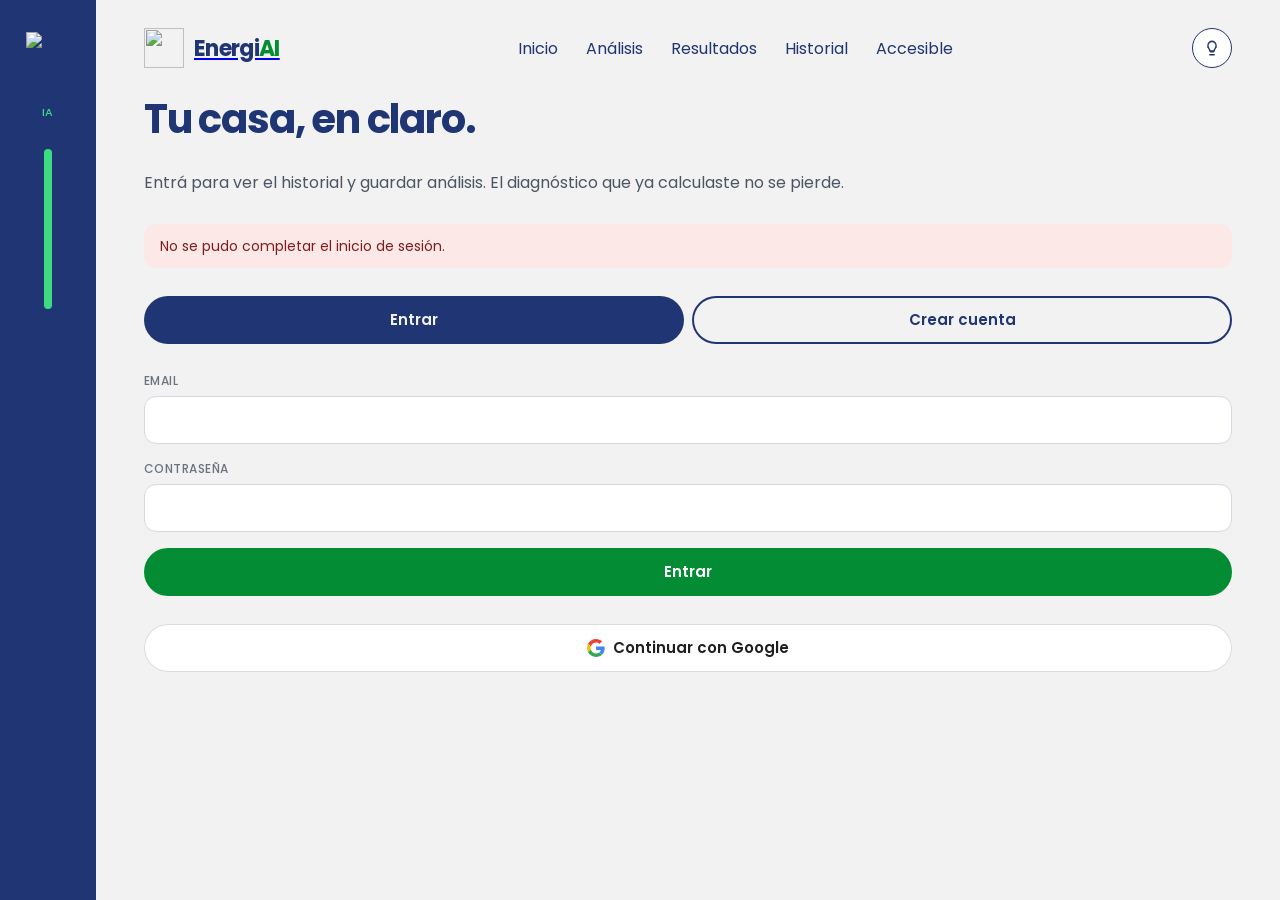
==== oauth-callback.html @ ac4aae6c "feat: estructura inicial del frontend SPA para Netlify - Copiado archivos estáticos del backend Spri" ====
<!DOCTYPE html>
<html lang="es" data-theme="light" data-set="id">
<head>
  <meta charset="UTF-8">
  <meta name="viewport" content="width=device-width, initial-scale=1">
  <title>EnergiAI — Sesión</title>
  <link rel="preconnect" href="https://fonts.googleapis.com">
  <link rel="preconnect" href="https://fonts.gstatic.com" crossorigin>
  <link href="https://fonts.googleapis.com/css2?family=Poppins:wght@400;500;600;700;800&display=swap" rel="stylesheet">
  <link rel="stylesheet" href="/styles.css">
</head>
<body class="app auth-page">
  <main class="auth-card">
    <div class="lockup">
      <img class="mark" src="/img/logo-mark.png" alt="">
      <span class="word">Energi<span class="ai">AI</span></span>
    </div>
    <h1>Sesión iniciada</h1>
    <p id="status" class="auth-welcome">Conectando…</p>
    <label class="field-ctl" for="email">
      <span>Email</span>
      <input id="email" readonly>
    </label>
    <div class="cta-row">
      <a class="btn primary" id="goApp" href="/index.html#inicio">Continuar</a>
    </div>
  </main>
  <script>
    const KEYS = { token: "energiai.token", email: "energiai.email", nombre: "energiai.nombre", next: "energiai.next" };
    const hash = new URLSearchParams(location.hash.replace(/^#/, ""));
    const query = new URLSearchParams(location.search);
    const token = hash.get("token") || query.get("token");
    const email = hash.get("email") || query.get("email") || "";
    const nombre = hash.get("nombre") || query.get("nombre") || "";
    const error = hash.get("error") || query.get("error");
    const stay = query.get("stay") === "1" || hash.get("stay") === "1";
    const next = sessionStorage.getItem(KEYS.next) || "/index.html#inicio";

    if (query.get("token") && !hash.get("token")) {
      history.replaceState(null, "", location.pathname + "#" + query.toString());
    }

    document.documentElement.dataset.theme = localStorage.getItem("energiai-theme") || "light";
    document.getElementById("email").value = email;
    document.getElementById("goApp").href = next;

    const status = document.getElementById("status");
    if (error || !token) {
      if (stay) {
        status.textContent = error ? "Hubo un error al iniciar sesión." : "No se pudo completar el inicio de sesión.";
      } else {
        sessionStorage.setItem("energiai.authError",
          error ? "No se pudo entrar con Google. Probá email y contraseña." : "No se pudo completar el inicio de sesión.");
        location.replace("/index.html#entrar");
      }
    } else if (token) {
      localStorage.setItem(KEYS.token, token);
      localStorage.setItem(KEYS.email, email);
      if (nombre) localStorage.setItem(KEYS.nombre, nombre);
      status.textContent = "¡Bienvenido! Redirigiendo…";
      if (!stay) {
        location.replace(next.includes("#entrar") ? "/index.html#inicio" : next);
      }
    }
  </script>
</body>
</html>
---- styles.css ----
/* Poppins: Google Fonts en index.html / oauth-*.html (los TTF locales no están en el repo). */

:root,
[data-theme="light"] {
  --royal: #3352a6;
  --navy: #203573;
  --forest: #038c33;
  --mint: #3ddc84;
  --fog: #f2f2f2;
  --navy-soft: var(--royal);
  --green: var(--forest);
  --white: #ffffff;
  --muted: #6b7280;
  --line: #d5d8e0;
  --bg: var(--fog);
  --surface: var(--white);
  --text: var(--navy);
  --text-muted: #4b5563;
  --brand: var(--navy);
  --accent: var(--forest);
  --rail: var(--navy);
  --topbar: var(--navy);
  --stamp: var(--navy);
  --stamp-text: var(--fog);
  --field: var(--white);
  --tile-on: var(--navy);
  --tile-on-text: var(--fog);
  --ghost-bg: transparent;
  --ghost-fg: var(--navy);
  --lamp-bg: var(--white);
  --lamp-fg: var(--navy);
  --lamp-fill: none;
  --a11y-bar: var(--navy);
  --a11y-bar-text: var(--fog);
  --focus: var(--forest);
  --cta-fg: #ffffff;
}

[data-theme="dark"] {
  --bg: #162452;
  --surface: #203573;
  --field: #203573;
  --muted: #c7cbd1;
  --line: #3352a6;
  --text: #f2f2f2;
  --text-muted: #d5d8e0;
  --brand: #203573;
  --accent: #3ddc84;
  --green: #3ddc84;
  --rail: #203573;
  --topbar: #203573;
  --stamp: #203573;
  --stamp-text: #f2f2f2;
  --tile-on: #3352a6;
  --tile-on-text: #f2f2f2;
  --ghost-bg: transparent;
  --ghost-fg: #f2f2f2;
  --lamp-bg: #3352a6;
  --lamp-fg: #3ddc84;
  --lamp-fill: #3ddc84;
  --a11y-bar: #000000;
  --a11y-bar-text: #ffffff;
  --focus: #3ddc84;
  --cta-fg: #203573;
}

[data-set="a11y"] {
  --body-size: 20px;
  --body-lh: 32px;
  --h1: 32px;
  --tap: 56px;
}

[data-set="a11y"][data-theme="dark"] {
  --bg: #000000;
  --surface: #0a0a0a;
  --field: #0a0a0a;
  --text: #ffffff;
  --text-muted: #f2f2f2;
  --line: #f2f2f2;
  --accent: #3ddc84;
  --green: #3ddc84;
  --brand: #f2f2f2;
  --ghost-fg: #ffffff;
  --lamp-bg: #0a0a0a;
  --lamp-fg: #ffffff;
  --lamp-fill: #3ddc84;
  --cta-fg: #000000;
}

* { box-sizing: border-box; }
[hidden] { display: none !important; }
html, body { margin: 0; min-height: 100%; }
body {
  font-family: Poppins, sans-serif;
  background: #203573;
  color: #f2f2f2;
}
body.app {
  background: var(--bg);
  color: var(--text);
}
body.app .device {
  width: 100%;
  min-height: 100vh;
  border-radius: 0;
  box-shadow: none;
}
body.auth-page {
  min-height: 100vh;
  display: grid;
  place-items: center;
  padding: 32px 16px;
  background: var(--navy);
}

.studio {
  display: grid;
  grid-template-rows: auto 1fr;
  height: 100%;
}

.chrome {
  display: flex;
  flex-wrap: wrap;
  gap: 12px 20px;
  align-items: center;
  padding: 12px 20px;
  background: #162452;
  border-bottom: 1px solid #3352a6;
  font-size: 13px;
}
.chrome-brand {
  display: flex;
  align-items: center;
  gap: 8px;
  font-size: 16px;
  font-weight: 700;
  color: #f2f2f2;
  letter-spacing: -0.03em;
}
.chrome-brand .mark { width: 28px; height: 28px; object-fit: contain; }
.chrome-brand .ai { color: #3ddc84; }
.chrome label { display: flex; gap: 8px; align-items: center; color: #c7cbd1; }
.chrome select, .chrome button.ghost {
  font: inherit;
  background: #203573;
  color: #f2f2f2;
  border: 1px solid #3352a6;
  border-radius: 8px;
  padding: 6px 10px;
}
.hint { margin-left: auto; color: #64748b; font-size: 12px; }

.stage {
  overflow: auto;
  padding: 28px;
  display: flex;
  justify-content: center;
  align-items: flex-start;
}

.device {
  background: var(--bg);
  color: var(--text);
  box-shadow: 0 24px 80px rgba(0, 0, 0, 0.45);
  overflow: hidden;
}
.device[data-device="web"] { width: min(1440px, 100%); min-height: 820px; border-radius: 12px; }
.device[data-device="tablet"] { width: 768px; min-height: 1024px; border-radius: 22px; }
.device[data-device="mobile"] { width: 390px; min-height: 844px; border-radius: 28px; }

.shell { display: flex; min-height: inherit; }
.rail {
  width: 96px;
  background: var(--rail);
  display: flex;
  flex-direction: column;
  align-items: center;
  gap: 28px;
  padding: 32px 16px;
  flex-shrink: 0;
}
.rail img.mark { width: 44px; height: 44px; object-fit: contain; }
.rail .pulse { width: 8px; height: 160px; border-radius: 8px; background: var(--mint, var(--green)); }
.rail .cap { color: var(--mint, var(--green)); font-size: 11px; font-weight: 500; letter-spacing: 0.08em; }

.main { flex: 1; padding: 28px 48px 40px; display: flex; flex-direction: column; gap: 28px; }
.device[data-device="tablet"] .main,
.device[data-device="mobile"] .main { padding: 20px; gap: 20px; }

.topbar {
  background: var(--topbar);
  color: #fff;
  display: flex;
  align-items: center;
  justify-content: space-between;
  padding: 16px 22px;
  gap: 12px;
}
.topbar .brand { display: flex; align-items: center; }
.topbar img.mark { width: 40px; height: 40px; object-fit: contain; }
.device[data-device="mobile"] .topbar { padding: 18px 20px; }
.device[data-device="mobile"] .topbar img.mark { width: 40px; height: 40px; }
.topbar .pulse { width: 64px; height: 6px; border-radius: 3px; background: var(--mint, var(--green)); }

.a11y-bar {
  background: var(--a11y-bar);
  color: var(--a11y-bar-text);
  display: flex;
  align-items: center;
  justify-content: space-between;
  gap: 12px;
  padding: 12px 24px;
  min-height: 56px;
}
.skip { color: inherit; font-size: 18px; font-weight: 500; text-decoration: underline; }

.header {
  display: flex;
  align-items: center;
  justify-content: space-between;
  gap: 20px;
}
.nav { display: flex; gap: 28px; font-size: 16px; }
.header-actions { display: flex; align-items: center; gap: 12px; }

.lockup {
  display: flex;
  align-items: center;
  gap: 10px;
  font-size: 22px;
  font-weight: 700;
  letter-spacing: -0.03em;
  color: var(--navy);
  white-space: nowrap;
}
.lockup img.mark { width: 40px; height: 40px; object-fit: contain; flex-shrink: 0; }
.lockup .ai { color: var(--forest); }
.lockup.inverse { color: #f2f2f2; }
.lockup.inverse .ai { color: var(--mint); }
.lockup.compact { font-size: 18px; gap: 8px; }
.lockup.compact img.mark { width: 32px; height: 32px; }
.banner-plate {
  background: #f2f2f2;
  border-radius: 12px;
  padding: 10px 16px;
  width: fit-content;
  max-width: 100%;
}
.banner-plate img { height: 52px; width: auto; max-width: min(420px, 100%); display: block; object-fit: contain; object-position: left center; }
.banner-plate.sm { padding: 6px 12px; }
.banner-plate.sm img { height: 32px; max-width: 260px; }

.btn {
  display: inline-flex;
  align-items: center;
  justify-content: center;
  gap: 8px;
  border: 0;
  border-radius: 999px;
  padding: 12px 24px;
  font: 600 15px/1.2 Poppins, sans-serif;
  cursor: pointer;
  min-height: 48px;
}
.btn.primary { background: var(--accent); color: var(--cta-fg); }
.btn.navy { background: var(--navy); color: #f2f2f2; }
.btn.ghost {
  background: var(--ghost-bg);
  color: var(--ghost-fg);
  box-shadow: inset 0 0 0 2px var(--ghost-fg);
}
[data-set="a11y"] .btn { min-height: 56px; font-size: 20px; padding: 14px 24px; }
.btn.block { width: 100%; }

.theme-toggle {
  display: inline-flex;
  align-items: center;
  justify-content: center;
  gap: 8px;
  width: 40px;
  height: 40px;
  border-radius: 999px;
  border: 1.5px solid var(--lamp-fg);
  background: var(--lamp-bg);
  color: var(--lamp-fg);
  cursor: pointer;
  flex-shrink: 0;
}
.theme-toggle svg { width: 18px; height: 18px; }
.theme-toggle.filled svg { fill: var(--lamp-fill); stroke: var(--lamp-fill); }
.theme-toggle.a11y {
  width: auto;
  min-height: 56px;
  padding: 0 16px;
  font: 500 18px/1 Poppins, sans-serif;
  border-width: 2px;
}
.theme-toggle:focus-visible { outline: 3px solid var(--focus); outline-offset: 3px; }

.kicker {
  display: inline-flex;
  align-items: center;
  gap: 8px;
  background: var(--surface);
  color: var(--navy);
  border-radius: 999px;
  padding: 6px 12px;
  font-size: 12px;
  font-weight: 500;
  letter-spacing: 0.04em;
  width: fit-content;
}
[data-theme="dark"] .kicker { color: var(--mint); background: #203573; }
.dot { width: 8px; height: 8px; border-radius: 50%; background: var(--mint, var(--green)); }

h1 { margin: 0; font-size: 40px; line-height: 1.15; letter-spacing: -0.03em; color: var(--navy); }
[data-theme="dark"] h1 { color: var(--text); }
[data-set="a11y"] h1 { font-size: 32px; letter-spacing: 0; }
.display { font-size: 52px; font-weight: 800; line-height: 1.12; }
[data-device="mobile"] .display,
[data-device="tablet"] .display { font-size: 36px; }
[data-set="a11y"] .display { font-size: 40px; font-weight: 700; }
p { margin: 0; font-size: 16px; line-height: 1.6; color: var(--text-muted); }
[data-set="a11y"] p { font-size: 20px; line-height: 1.6; color: var(--text-muted); }
.caption { font-size: 12px; font-weight: 500; letter-spacing: 0.04em; color: var(--muted); text-transform: uppercase; }
[data-set="a11y"] .caption { font-size: 18px; text-transform: none; letter-spacing: 0; }

.hero { display: grid; grid-template-columns: 1.2fr 0.8fr; gap: 40px; align-items: center; }
[data-device="mobile"] .hero,
[data-device="tablet"] .hero { grid-template-columns: 1fr; }
.copy { display: flex; flex-direction: column; gap: 16px; align-items: flex-start; }
.cta-row { display: flex; gap: 16px; align-items: center; flex-wrap: wrap; }

.meter {
  background: var(--navy);
  color: #fff;
  border-radius: 20px;
  padding: 20px;
  display: flex;
  flex-direction: column;
  gap: 12px;
}
[data-theme="dark"] .meter { background: #162452; box-shadow: inset 0 0 0 1px #3352a6; }
.meter .caption { color: var(--mint, var(--green)); }
.bars { display: flex; gap: 8px; align-items: flex-end; height: 150px; }
.bars span {
  flex: 1;
  border-radius: 8px;
  background: var(--royal, var(--navy-soft));
  min-height: 24px;
}
.bars span.on { background: var(--mint, var(--green)); }

.bento, .grid-2, .tiles, .timeline { display: grid; gap: 16px; }
.bento { grid-template-columns: repeat(3, 1fr); }
[data-device="mobile"] .bento { grid-template-columns: 1fr; }
.card {
  background: var(--surface);
  border-radius: 16px;
  padding: 20px;
  display: flex;
  flex-direction: column;
  gap: 8px;
  box-shadow: 0 8px 24px rgba(32, 53, 115, 0.08);
}
.stripe { width: 40px; height: 4px; border-radius: 2px; background: var(--mint, var(--accent)); }
.card h2 { margin: 0; font-size: 28px; color: var(--navy); }
[data-theme="dark"] .card h2 { color: var(--text); }

.timeline { grid-template-columns: repeat(3, 1fr); }
[data-device="mobile"] .timeline { grid-template-columns: 1fr; }
.step {
  background: var(--surface);
  border-radius: 999px;
  padding: 12px 16px;
  display: flex;
  gap: 12px;
  align-items: center;
}
.step .n { color: var(--green); font-size: 12px; font-weight: 500; }

.tiles { grid-template-columns: repeat(3, 1fr); }
[data-device="mobile"] .tiles { grid-template-columns: 1fr; }
.tile {
  background: var(--field);
  border: 1px solid var(--line);
  border-radius: 16px;
  padding: 20px;
  cursor: pointer;
  text-align: left;
  font: inherit;
  color: inherit;
  min-height: 48px;
}
.tile.on { background: var(--tile-on); color: var(--tile-on-text); border-color: transparent; }
.tile.on .caption { color: var(--green); }
.tile h3 { margin: 6px 0 0; font-size: 24px; }

.fields { display: grid; grid-template-columns: 1fr 1fr; gap: 12px; }
[data-device="mobile"] .fields { grid-template-columns: 1fr; }
.field {
  background: var(--field);
  border-radius: 12px;
  padding: 14px 16px;
  border: 1px solid var(--line);
}
.field .val { font-size: 22px; font-weight: 600; color: var(--navy); }
[data-theme="dark"] .field .val { color: var(--text); }

.stamp {
  background: var(--stamp);
  color: var(--stamp-text);
  border-radius: 20px;
  padding: 28px;
  display: flex;
  flex-direction: column;
  gap: 12px;
}
.hatch { display: flex; gap: 6px; }
.hatch i {
  width: 10px;
  height: 18px;
  background: var(--mint, var(--green));
  border-radius: 2px;
  transform: rotate(18deg);
}
.split { display: grid; grid-template-columns: 1fr 1fr; gap: 24px; }
[data-device="mobile"] .split { grid-template-columns: 1fr; }
.rec {
  display: flex;
  gap: 16px;
  align-items: center;
  background: var(--surface);
  border-radius: 16px;
  padding: 16px;
}
.rec .n { font-size: 28px; font-weight: 600; color: var(--green); }

.choice {
  display: flex;
  justify-content: space-between;
  align-items: center;
  min-height: 56px;
  width: 100%;
  padding: 16px 20px;
  border-radius: 12px;
  background: var(--surface);
  border: 2px solid var(--navy);
  color: var(--text);
  font: inherit;
  cursor: pointer;
  text-align: left;
}
[data-set="a11y"] .choice { border-color: var(--text); font-size: 20px; }
.choice.on { border-width: 4px; border-color: var(--accent); }
.choice .sel { color: var(--accent); font-size: 18px; font-weight: 500; }
.progress { display: flex; gap: 8px; }
.progress i { flex: 1; height: 12px; border-radius: 6px; background: var(--line); }
.progress i.on { background: var(--accent); }

.a11y-card {
  border: 2px solid var(--text);
  background: var(--surface);
  border-radius: 12px;
  padding: 20px;
}
[data-theme="dark"][data-set="a11y"] .a11y-card { border-color: #fff; }

.foot {
  display: flex;
  align-items: center;
  justify-content: space-between;
  gap: 16px;
  flex-wrap: wrap;
  color: var(--muted);
  font-size: 12px;
}

.stack { display: flex; flex-direction: column; gap: 16px; align-items: stretch; }
.row { display: flex; justify-content: space-between; align-items: center; background: var(--surface); border-radius: 12px; padding: 12px 14px; }
.row b { font-size: 28px; color: var(--navy); }
[data-theme="dark"] .row b { color: var(--text); }

.nav a, .nav button.link, .caption button.link {
  background: none;
  border: 0;
  padding: 0;
  font: inherit;
  color: inherit;
  cursor: pointer;
  text-decoration: underline;
  text-underline-offset: 3px;
}
.nav a, .nav button.link { text-decoration: none; }
.nav a:hover, .nav button.link:hover { color: var(--accent); }
.nav a.on, .nav button.link.on { font-weight: 700; color: var(--accent); }

.alert {
  border-radius: 12px;
  padding: 12px 16px;
  background: #fde8e8;
  color: #7f1d1d;
  font-size: 14px;
  line-height: 1.45;
}
[data-theme="dark"] .alert { background: #3b1520; color: #fecaca; }
.alert.notice { background: #e8f8ef; color: #0f5132; }
[data-theme="dark"] .alert.notice { background: #0f2e1c; color: #bbf7d0; }
.alert ul { margin: 8px 0 0; padding-left: 18px; }

.field-ctl { display: flex; flex-direction: column; gap: 6px; }
.field-ctl label {
  font-size: 12px;
  font-weight: 500;
  letter-spacing: 0.04em;
  text-transform: uppercase;
  color: var(--muted);
}
[data-set="a11y"] .field-ctl label { font-size: 16px; text-transform: none; letter-spacing: 0; }
.field-ctl input, .field-ctl select, .field-ctl textarea {
  font: 600 16px/1.3 Poppins, sans-serif;
  color: var(--text);
  background: var(--field);
  border: 1px solid var(--line);
  border-radius: 12px;
  padding: 12px 14px;
  min-height: 48px;
  width: 100%;
}
[data-set="a11y"] .field-ctl input,
[data-set="a11y"] .field-ctl select { min-height: 56px; font-size: 20px; }
.checks { display: grid; gap: 10px; }
.check {
  display: flex;
  align-items: center;
  gap: 10px;
  background: var(--field);
  border: 1px solid var(--line);
  border-radius: 12px;
  padding: 12px 14px;
  font-size: 15px;
  color: var(--text);
}
.check input { width: 18px; height: 18px; accent-color: var(--forest); }

.auth-card {
  width: min(440px, 92vw);
  background: var(--surface);
  color: var(--text);
  border-radius: 20px;
  padding: 28px 28px 24px;
  display: flex;
  flex-direction: column;
  gap: 16px;
}
.auth-card h1 { font-size: 28px; }
.auth-tabs { display: flex; gap: 8px; }
.auth-tabs .btn { flex: 1; }
.btn.google {
  background: #fff;
  color: #1f1f1f;
  box-shadow: inset 0 0 0 1px #dadce0;
  font-weight: 600;
}
.btn.google svg { width: 18px; height: 18px; }
.auth-welcome { color: var(--text-muted); line-height: 1.5; }
.auth-footer { font-size: 12px; color: var(--muted); }

.chart-wrap {
  overflow-x: auto;
  background: var(--surface);
  border-radius: 16px;
  padding: 16px 12px 8px;
}
.chart-wrap svg { width: 100%; height: auto; display: block; }
.chart-legend {
  display: flex;
  gap: 16px;
  flex-wrap: wrap;
  font-size: 13px;
  color: var(--text-muted);
  margin-bottom: 8px;
}
.chart-legend i {
  display: inline-block;
  width: 10px;
  height: 10px;
  border-radius: 2px;
  margin-right: 6px;
}
.chart-legend .kwh { background: var(--royal); }
.chart-legend .co2 { background: var(--mint); }
.bar-group { cursor: pointer; }
.bar-group:hover .bar-kwh { fill: var(--navy); }
.bar-group:focus { outline: 3px solid var(--focus); outline-offset: 2px; }
.bar-kwh { fill: var(--royal); }
.bar-co2 { fill: var(--mint); }
.chart-axis { font-size: 11px; fill: var(--muted); font-family: Poppins, sans-serif; }
.chart-hint { margin-top: 8px; }

.costos-grid { display: grid; grid-template-columns: 1fr 1fr; gap: 12px; }
[data-device="mobile"] .costos-grid { grid-template-columns: 1fr; }

.user-chip { font-size: 13px; color: var(--text-muted); max-width: 180px; overflow: hidden; text-overflow: ellipsis; white-space: nowrap; }
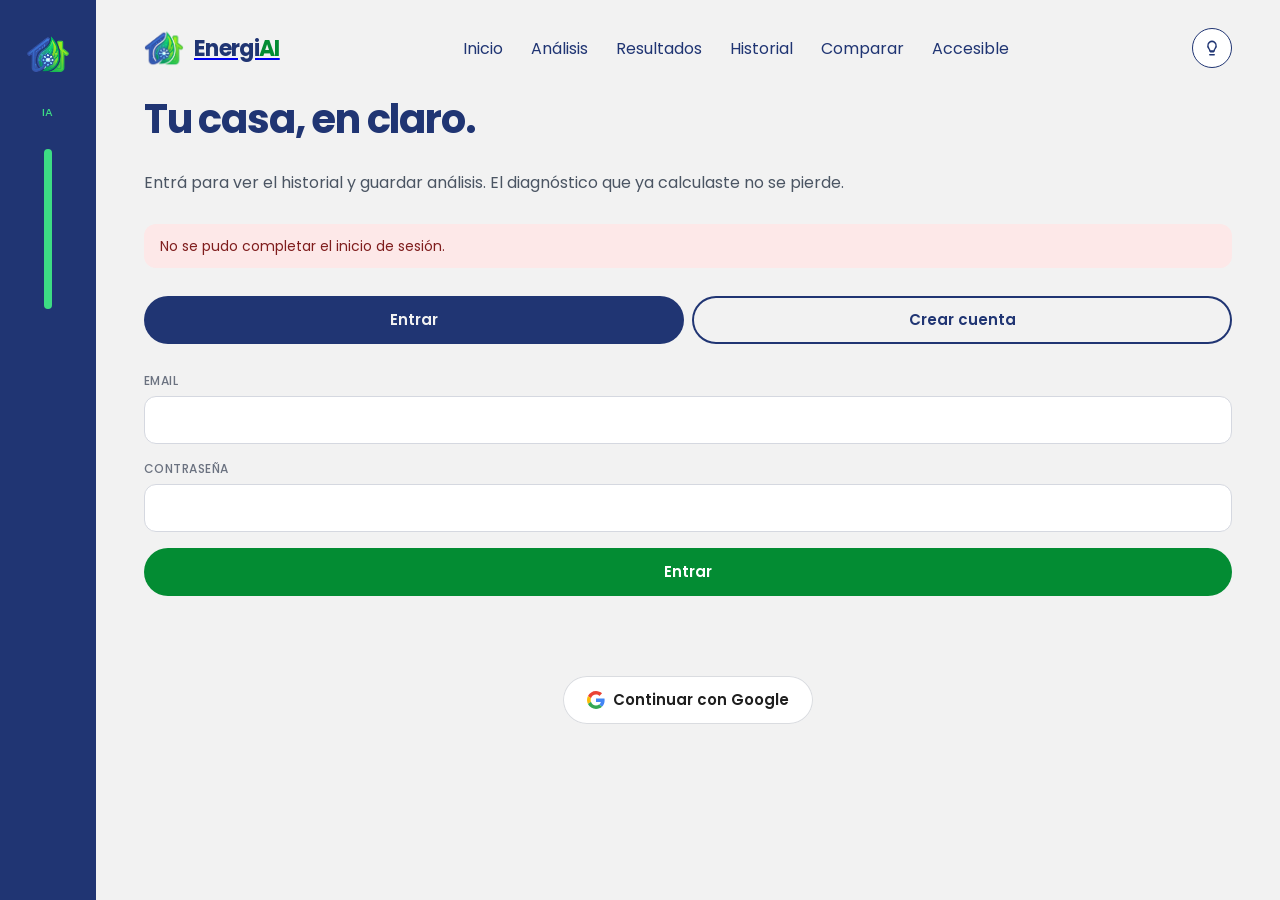
==== commit 0fe98bac: "chore: bump CSS version to bust cache Co-authored-by: Cursor <cursoragent@cursor.com>" ====
--- a/oauth-callback.html
+++ b/oauth-callback.html
@@ -7,7 +7,7 @@
   <link rel="preconnect" href="https://fonts.googleapis.com">
   <link rel="preconnect" href="https://fonts.gstatic.com" crossorigin>
   <link href="https://fonts.googleapis.com/css2?family=Poppins:wght@400;500;600;700;800&display=swap" rel="stylesheet">
-  <link rel="stylesheet" href="/styles.css">
+  <link rel="stylesheet" href="/styles.css?v=2.2.0">
 </head>
 <body class="app auth-page">
   <main class="auth-card">
--- a/styles.css
+++ b/styles.css
@@ -30,8 +30,8 @@
   --lamp-bg: var(--white);
   --lamp-fg: var(--navy);
   --lamp-fill: none;
-  --a11y-bar: var(--navy);
-  --a11y-bar-text: var(--fog);
+  --a11y-bar: #e8e8e8;
+  --a11y-bar-text: #1a1a2e;
   --focus: var(--forest);
   --cta-fg: #ffffff;
 }
@@ -214,6 +214,33 @@
   padding: 12px 24px;
   min-height: 56px;
 }
+.a11y-bar .btn.ghost {
+  background: transparent;
+  color: #ffffff;
+  box-shadow: inset 0 0 0 2px #ffffff;
+}
+.a11y-bar .btn.ghost:hover,
+.a11y-bar .btn.ghost:focus {
+  background: rgba(255, 255, 255, 0.1);
+}
+.a11y-bar .theme-toggle {
+  border-color: #ffffff;
+  color: #ffffff;
+  background: transparent;
+}
+
+/* Modo claro: botones accesibilidad con alto contraste */
+[data-theme="light"] .a11y-bar .btn.ghost,
+[data-theme="light"] .a11y-bar .theme-toggle {
+  color: var(--a11y-bar-text);
+  border-color: var(--a11y-bar-text);
+  box-shadow: inset 0 0 0 2px var(--a11y-bar-text);
+}
+[data-theme="light"] .a11y-bar .btn.ghost:hover,
+[data-theme="light"] .a11y-bar .btn.ghost:focus {
+  background: rgba(26, 26, 46, 0.12);
+}
+
 .skip { color: inherit; font-size: 18px; font-weight: 500; text-decoration: underline; }
 
 .header {
@@ -251,6 +278,13 @@
 .banner-plate img { height: 52px; width: auto; max-width: min(420px, 100%); display: block; object-fit: contain; object-position: left center; }
 .banner-plate.sm { padding: 6px 12px; }
 .banner-plate.sm img { height: 32px; max-width: 260px; }
+[data-theme="dark"] .banner-plate {
+  background: rgba(32, 53, 115, 0.6);
+  border: 1px solid rgba(61, 220, 132, 0.3);
+}
+[data-theme="dark"] .banner-plate img {
+  filter: invert(1) hue-rotate(180deg) brightness(1.2) contrast(0.9);
+}
 
 .btn {
   display: inline-flex;
@@ -565,6 +599,21 @@
   font-weight: 600;
 }
 .btn.google svg { width: 18px; height: 18px; }
+.google-signin-wrapper {
+  display: flex;
+  flex-direction: column;
+  align-items: center;
+  width: 100%;
+  margin-top: 8px;
+}
+#google-signin-btn {
+  display: flex;
+  justify-content: center;
+  min-height: 44px;
+}
+.google-fallback {
+  display: flex;
+}
 .auth-welcome { color: var(--text-muted); line-height: 1.5; }
 .auth-footer { font-size: 12px; color: var(--muted); }
 
@@ -604,3 +653,29 @@
 [data-device="mobile"] .costos-grid { grid-template-columns: 1fr; }
 
 .user-chip { font-size: 13px; color: var(--text-muted); max-width: 180px; overflow: hidden; text-overflow: ellipsis; white-space: nowrap; }
+
+@media (max-width: 768px) {
+  .cta-row {
+    flex-direction: column;
+    align-items: stretch;
+    gap: 12px;
+  }
+  .cta-row .btn.primary {
+    width: 100%;
+  }
+  .cta-row .btn.ghost,
+  .cta-row .btn.navy {
+    flex: 1;
+  }
+  .cta-row .user-chip {
+    text-align: center;
+    max-width: none;
+  }
+  .header-actions {
+    display: none;
+  }
+  .device[data-device="mobile"] .header-actions,
+  .device[data-device="tablet"] .header-actions {
+    display: none;
+  }
+}
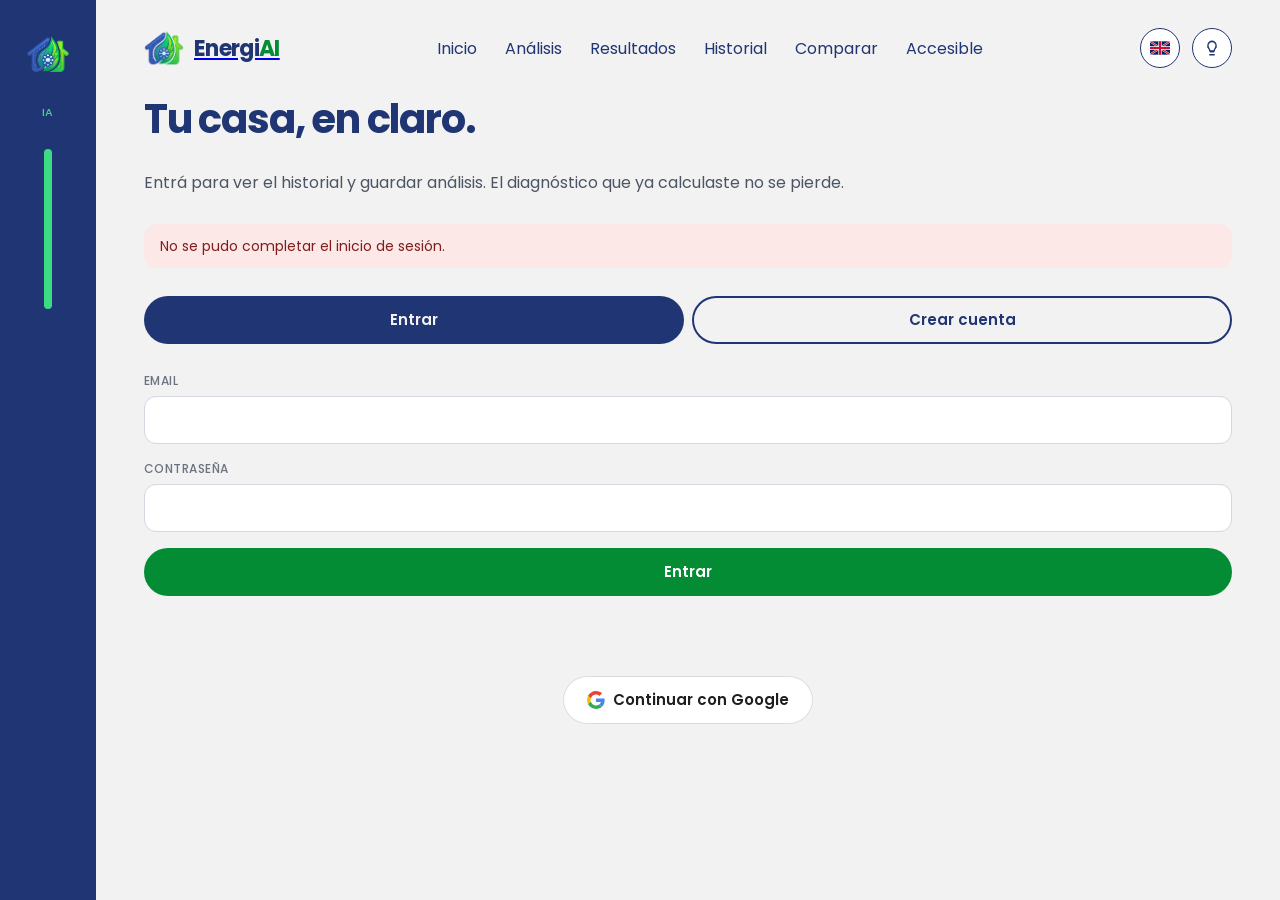
==== commit 75e3318c: "feat: add language toggle (ES/EN) and favicon - Add i18n module with ~150 translated strings - Langu" ====
--- a/oauth-callback.html
+++ b/oauth-callback.html
@@ -4,10 +4,11 @@
   <meta charset="UTF-8">
   <meta name="viewport" content="width=device-width, initial-scale=1">
   <title>EnergiAI — Sesión</title>
+  <link rel="icon" href="/favicon.svg" type="image/svg+xml">
   <link rel="preconnect" href="https://fonts.googleapis.com">
   <link rel="preconnect" href="https://fonts.gstatic.com" crossorigin>
   <link href="https://fonts.googleapis.com/css2?family=Poppins:wght@400;500;600;700;800&display=swap" rel="stylesheet">
-  <link rel="stylesheet" href="/styles.css?v=2.2.0">
+  <link rel="stylesheet" href="/styles.css?v=2.4.0">
 </head>
 <body class="app auth-page">
   <main class="auth-card">
--- a/styles.css
+++ b/styles.css
@@ -333,6 +333,37 @@
 }
 .theme-toggle:focus-visible { outline: 3px solid var(--focus); outline-offset: 3px; }
 
+.lang-toggle {
+  display: inline-flex;
+  align-items: center;
+  justify-content: center;
+  gap: 6px;
+  width: 40px;
+  height: 40px;
+  border-radius: 999px;
+  border: 1.5px solid var(--lamp-fg);
+  background: var(--lamp-bg);
+  color: var(--lamp-fg);
+  cursor: pointer;
+  flex-shrink: 0;
+  padding: 0;
+}
+.lang-toggle svg { width: 20px; height: 14px; border-radius: 2px; }
+.lang-toggle.a11y {
+  width: auto;
+  min-height: 56px;
+  padding: 0 16px;
+  font: 500 18px/1 Poppins, sans-serif;
+  border-width: 2px;
+}
+.lang-toggle:focus-visible { outline: 3px solid var(--focus); outline-offset: 3px; }
+
+[data-theme="light"] .a11y-bar .lang-toggle {
+  color: var(--a11y-bar-text);
+  border-color: var(--a11y-bar-text);
+  box-shadow: inset 0 0 0 2px var(--a11y-bar-text);
+}
+
 .kicker {
   display: inline-flex;
   align-items: center;
@@ -414,6 +445,21 @@
   align-items: center;
 }
 .step .n { color: var(--green); font-size: 12px; font-weight: 500; }
+
+.section-title {
+  font-size: 18px;
+  font-weight: 600;
+  color: var(--text);
+  margin: 24px 0 12px;
+  padding-bottom: 8px;
+  border-bottom: 1px solid var(--line);
+}
+.section-title:first-of-type { margin-top: 16px; }
+.section-title .hint {
+  font-size: 13px;
+  font-weight: 400;
+  color: var(--muted);
+}
 
 .tiles { grid-template-columns: repeat(3, 1fr); }
 [data-device="mobile"] .tiles { grid-template-columns: 1fr; }
@@ -619,11 +665,16 @@
 
 .chart-wrap {
   overflow-x: auto;
+  overflow-y: hidden;
   background: var(--surface);
   border-radius: 16px;
   padding: 16px 12px 8px;
-}
-.chart-wrap svg { width: 100%; height: auto; display: block; }
+  max-width: 100%;
+}
+.chart-wrap svg { 
+  display: block; 
+  min-width: max-content;
+}
 .chart-legend {
   display: flex;
   gap: 16px;
